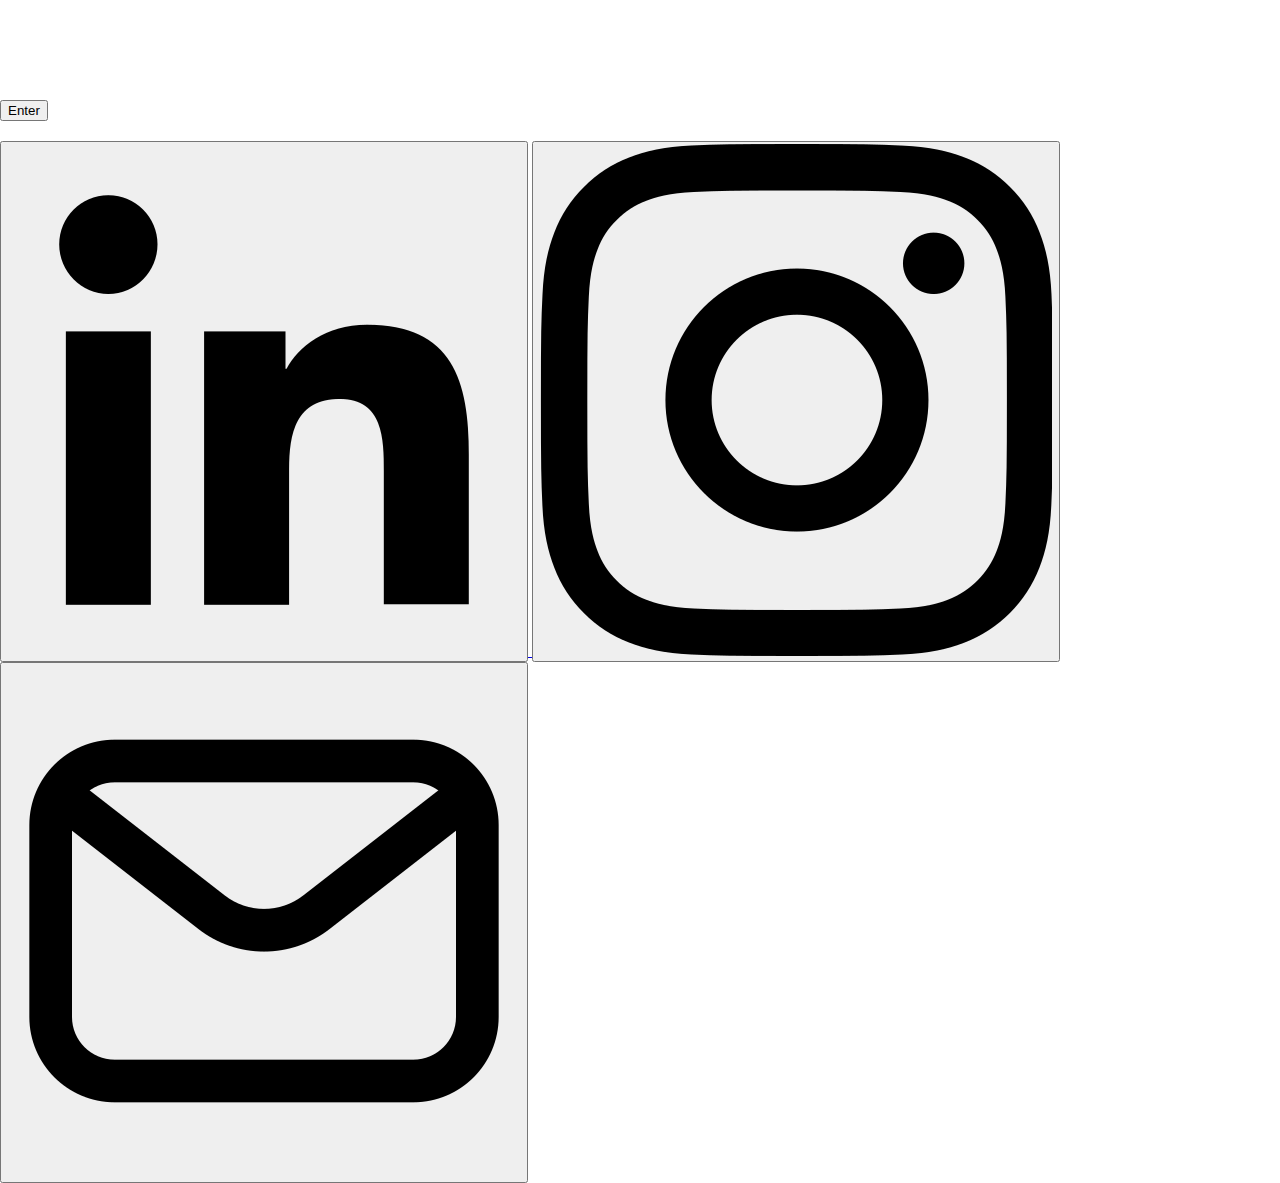
==== index.html @ e78a6beb "update" ====
<!DOCTYPE html>
<html lang="en">
<head>
    <meta charset="UTF-8">
    <meta name="viewport" content="width=device-width, initial-scale=1.0">
    <title>Kristiyan Krushkov</title>
    <link rel="stylesheet" href="style.css">
</head>
<body>
    <section class = "title-name">
        <h1>Kristiyan Krushkov</h1>
    </section>
    <section class = "enter-button">
        <button type = "button" class = "btn" href = "homepage.html" >Enter</button>
    </section>
    <section class = "links">
        <a class = "linkedin-link" href = https://www.linkedin.com/in/kristiyan-krushkov-bg-gb>
            <button type = "button" class = "linkedin icon" ><img src = "img/linkedin.png"></button>
        </a>
        <a class = "instagram-link" href = https://www.instagram.com/kishuuuuuuuuu>
            <button type = "button" class = "instagram icon"><img src = img/instagram.png></button>
        </a>
        <a class = "mail-link" href = mailto:kristiyankrushkov@gmail.com>
            <button type = "button" class = "gmail icon" ><img src = "img/mail.png"></button>
        </a>
    </section>
</body>
</html>
---- style.css ----
* {
    box-sizing: border-box;
}
body {
    margin: 0;
    padding: 0;
    font-family: Gill Sans MT;
    background-image: url("img/sarek.jpg");
    background-size: cover;
    background-position: center;
    background-repeat: no-repeat;
    display: grid;
    row-gap: 20px;
    grid-template-columns: 1fr;
    grid-template-areas: "name" "enterbtn" "links";
}
  h1 {
    color: white;
    grid-area: name;
  }

  .btn {
    grid-area: enterbtn;
  }

  .links {
    grid-area: links;
  }
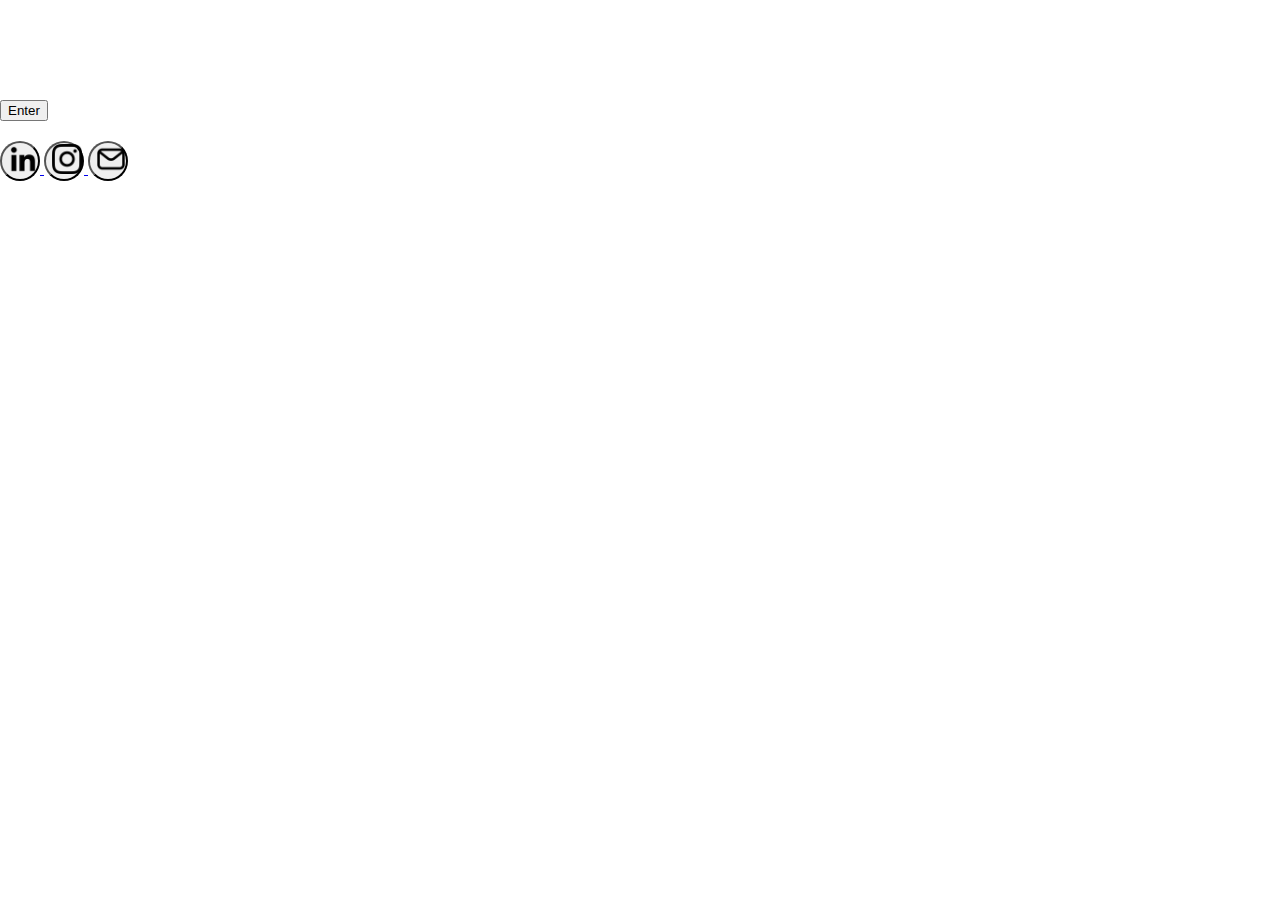
==== commit ffa748fc: "test2" ====
--- a/index.html
+++ b/index.html
@@ -15,13 +15,13 @@
     </section>
     <section class = "links">
         <a class = "linkedin-link" href = https://www.linkedin.com/in/kristiyan-krushkov-bg-gb>
-            <button type = "button" class = "linkedin icon" ><img src = "img/linkedin.png"></button>
+            <button type = "button" class = "linkedin icon" ><img class = "photo" src = "img/linkedin.png"></button>
         </a>
         <a class = "instagram-link" href = https://www.instagram.com/kishuuuuuuuuu>
-            <button type = "button" class = "instagram icon"><img src = img/instagram.png></button>
+            <button type = "button" class = "instagram icon"><img class = "photo" src = img/instagram.png></button>
         </a>
         <a class = "mail-link" href = mailto:kristiyankrushkov@gmail.com>
-            <button type = "button" class = "gmail icon" ><img src = "img/mail.png"></button>
+            <button type = "button" class = "gmail icon" ><img class = "photo" src = "img/mail.png"></button>
         </a>
     </section>
 </body>
--- a/style.css
+++ b/style.css
@@ -27,4 +27,18 @@
     grid-area: links;
   }
 
+  .icon {
+    height: 40px;
+    width: 40px;
+    border-radius: 100%;
+    position: relative;
+  }
+
+  .photo
+  {
+    height: 30px;
+    width: 30px;
+    position: relative;
+  }
+
  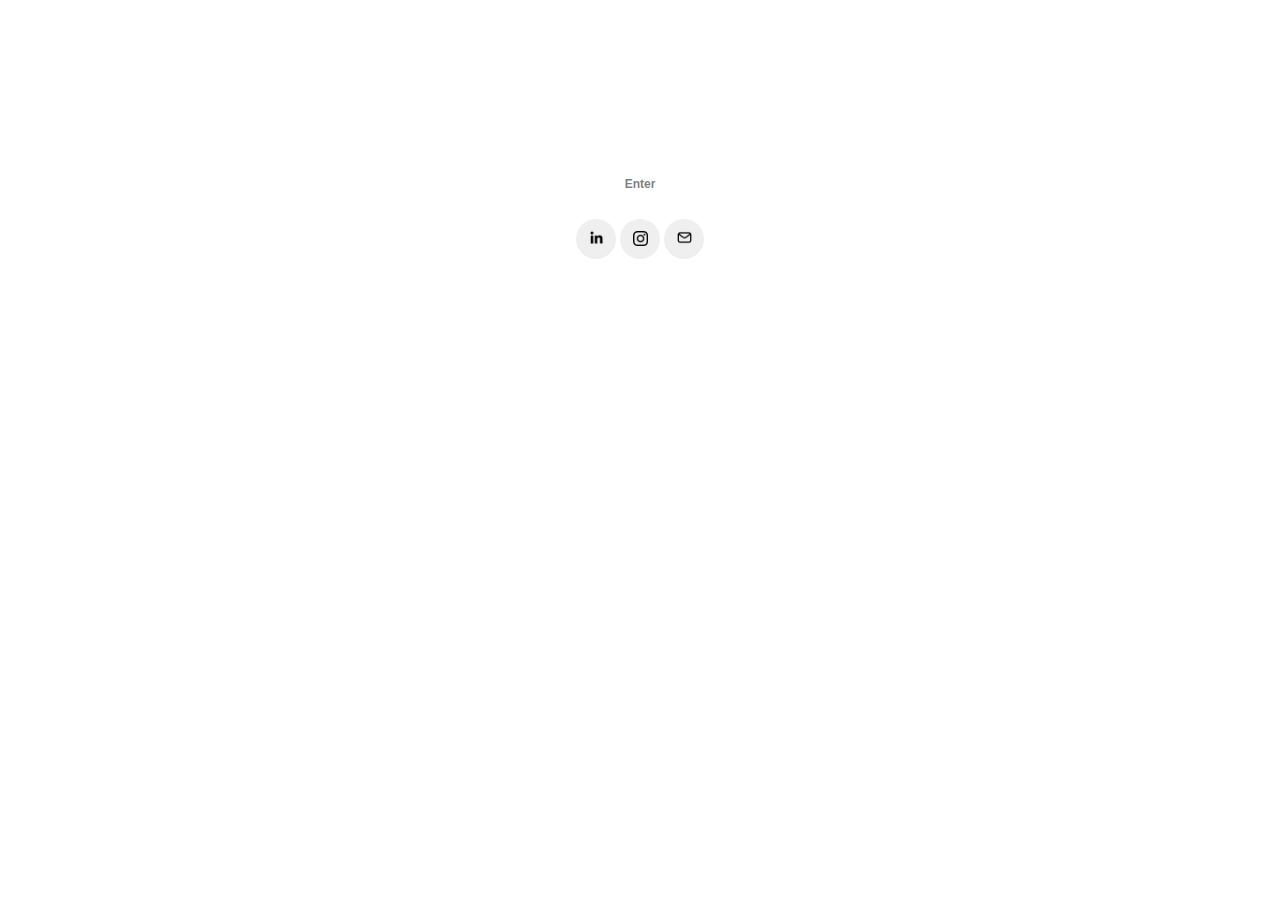
==== commit fe62dbab: "good point so far" ====
--- a/index.html
+++ b/index.html
@@ -7,22 +7,24 @@
     <link rel="stylesheet" href="style.css">
 </head>
 <body>
-    <section class = "title-name">
-        <h1>Kristiyan Krushkov</h1>
-    </section>
-    <section class = "enter-button">
-        <button type = "button" class = "btn" href = "homepage.html" >Enter</button>
-    </section>
-    <section class = "links">
-        <a class = "linkedin-link" href = https://www.linkedin.com/in/kristiyan-krushkov-bg-gb>
-            <button type = "button" class = "linkedin icon" ><img class = "photo" src = "img/linkedin.png"></button>
-        </a>
-        <a class = "instagram-link" href = https://www.instagram.com/kishuuuuuuuuu>
-            <button type = "button" class = "instagram icon"><img class = "photo" src = img/instagram.png></button>
-        </a>
-        <a class = "mail-link" href = mailto:kristiyankrushkov@gmail.com>
-            <button type = "button" class = "gmail icon" ><img class = "photo" src = "img/mail.png"></button>
-        </a>
-    </section>
+    <div class = "page-grid">
+        <section class = "title-name">
+            <h1>Kristiyan Krushkov</h1>
+        </section>
+        <section class = "enter-button">
+            <button type = "button" class = "btn" href = "homepage.html" >Enter</button>
+        </section>
+        <section class = "links">
+            <a class = "linkedin-link" href = https://www.linkedin.com/in/kristiyan-krushkov-bg-gb>
+            <button type = "button" class = "linkedin icon" ><img class = "photo linkedin" src = "img/linkedin.png"></button>
+            </a>
+            <a class = "instagram-link" href = https://www.instagram.com/kishuuuuuuuuu>
+            <button type = "button" class = "instagram icon"><img class = "photo instagram" src = img/instagram.png></button>
+            </a>
+            <a class = "mail-link" href = mailto:kristiyankrushkov@gmail.com>
+            <button type = "button" class = "gmail icon" ><img class = "photo gmail" src = "img/mail.png"></button>
+            </a>
+        </section>
+    </div>
 </body>
 </html> --- a/style.css
+++ b/style.css
@@ -1,26 +1,69 @@
 * {
     box-sizing: border-box;
 }
+
+html {
+    margin: 0;
+    padding: 0;
+    height: 100%;
+}
+
 body {
     margin: 0;
     padding: 0;
+    width: 100%;
+    height: 100%;
     font-family: Gill Sans MT;
     background-image: url("img/sarek.jpg");
-    background-size: cover;
-    background-position: center;
+    background-size:cover;
     background-repeat: no-repeat;
+    background-clip: inherit;
+    text-align: center;
+}
+
+.page-grid {
     display: grid;
     row-gap: 20px;
     grid-template-columns: 1fr;
-    grid-template-areas: "name" "enterbtn" "links";
+    grid-template-areas:
+     "name"
+     "enterbtn" 
+     "links";
+    place-items:center;
+  
 }
+
+.title-name {
+    grid-area: name;
+    padding: 0;
+    margin: 0;
+
+}
+
   h1 {
     color: white;
-    grid-area: name;
+    font-style: Franklin Gothic;
+    font-size: 60px;
+    
   }
 
   .btn {
     grid-area: enterbtn;
+    background-color: white;
+    opacity: 50%;
+    border: none;
+    border-radius: 15px;
+    width: 75px;
+    height: 30px;
+    font-weight: bold;;
+    font-size: 12px;
+  }
+
+  .btn:hover {
+    opacity: 30%;
+    width: 73px;
+    height: 28px;
+    font-size: 11px;
   }
 
   .links {
@@ -30,15 +73,31 @@
   .icon {
     height: 40px;
     width: 40px;
+    border: none;
     border-radius: 100%;
     position: relative;
   }
 
+  .icon:hover {
+    opacity: 80%
+  }
+
   .photo
   {
-    height: 30px;
-    width: 30px;
+    height: 15px;
+    width: 15px;
     position: relative;
   }
 
+  .photo.instagram {
+    top: 1px;
+  }
+
+  .photo.gmail {
+    position: center;
+  }
+
+  a {
+    text-decoration: none;
+  }
  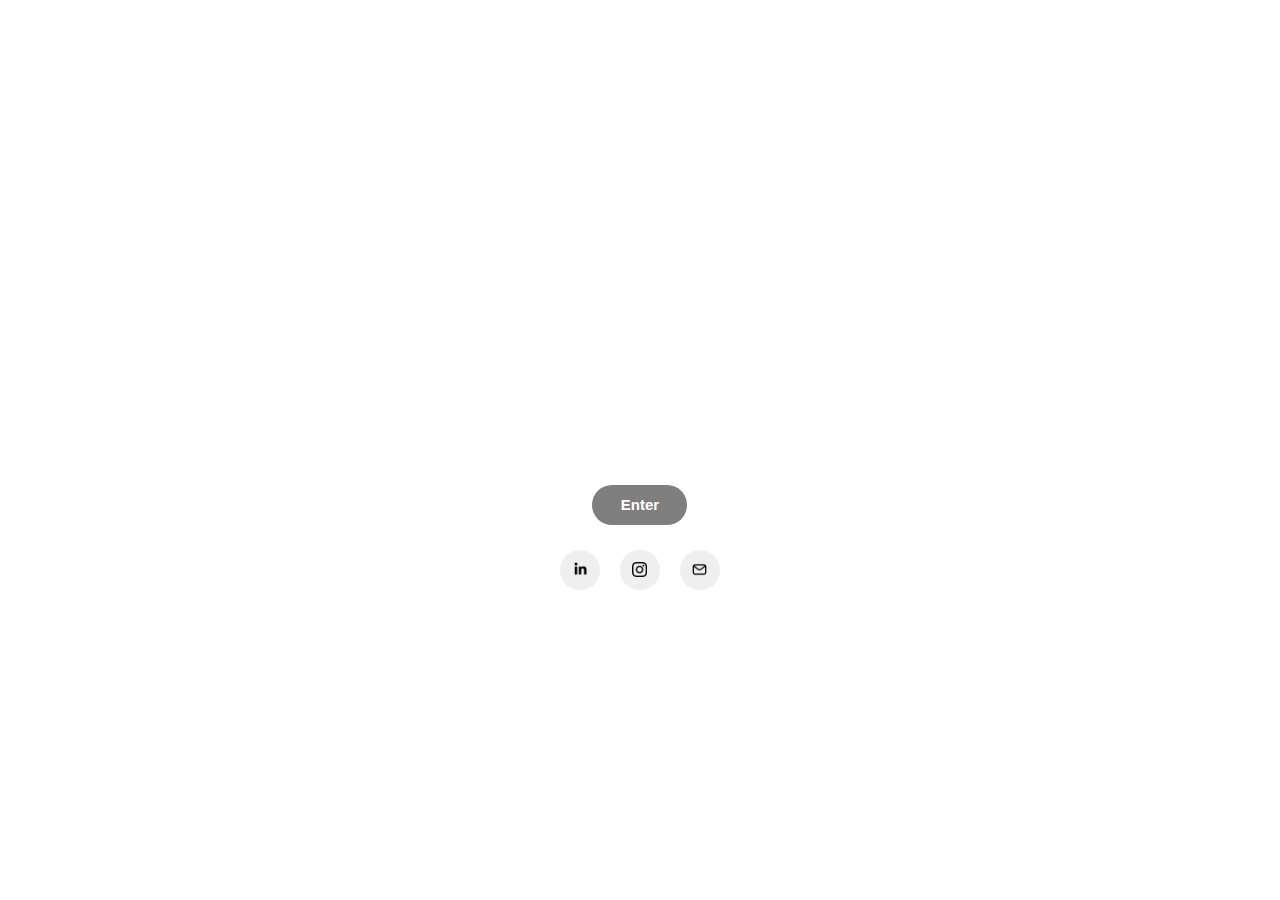
==== commit c7ea7500: "more stable" ====
--- a/index.html
+++ b/index.html
@@ -12,7 +12,9 @@
             <h1>Kristiyan Krushkov</h1>
         </section>
         <section class = "enter-button">
-            <button type = "button" class = "btn" href = "homepage.html" >Enter</button>
+            <a href = "homepage.html">
+            <button type = "button" class = "btn">Enter</button>
+            </a>
         </section>
         <section class = "links">
             <a class = "linkedin-link" href = https://www.linkedin.com/in/kristiyan-krushkov-bg-gb>
--- a/style.css
+++ b/style.css
@@ -9,6 +9,7 @@
 }
 
 body {
+    display: flex;
     margin: 0;
     padding: 0;
     width: 100%;
@@ -18,12 +19,13 @@
     background-size:cover;
     background-repeat: no-repeat;
     background-clip: inherit;
-    text-align: center;
+    justify-content: center;
+    align-items: center;
 }
 
 .page-grid {
     display: grid;
-    row-gap: 20px;
+    row-gap: 25px;
     grid-template-columns: 1fr;
     grid-template-areas:
      "name"
@@ -36,7 +38,7 @@
 .title-name {
     grid-area: name;
     padding: 0;
-    margin: 0;
+    margin: 0 ;
 
 }
 
@@ -49,21 +51,24 @@
 
   .btn {
     grid-area: enterbtn;
-    background-color: white;
-    opacity: 50%;
+    background-color: rgba(0, 0, 0, 0.5);
     border: none;
-    border-radius: 15px;
-    width: 75px;
-    height: 30px;
+    border-radius: 20px;
+    width: 95px;
+    height: 40px;
     font-weight: bold;;
-    font-size: 12px;
+    font-size: 15px;
+    transition: transform 0.2s;
+    color: white;
   }
 
   .btn:hover {
     opacity: 30%;
-    width: 73px;
-    height: 28px;
-    font-size: 11px;
+    width: 93px;
+    height: 38px;
+    font-size: 14.5px;
+    padding: 1px;
+    margin: 1px;
   }
 
   .links {
@@ -76,6 +81,7 @@
     border: none;
     border-radius: 100%;
     position: relative;
+    margin: 0 8px;
   }
 
   .icon:hover {
@@ -90,11 +96,17 @@
   }
 
   .photo.instagram {
-    top: 1px;
+    top: 1.3px;
   }
 
   .photo.gmail {
     position: center;
+    top: 1px;
+  }
+
+  .photo.linkedin {
+    left: 0.4px;
+    top: 0.7px;
   }
 
   a {
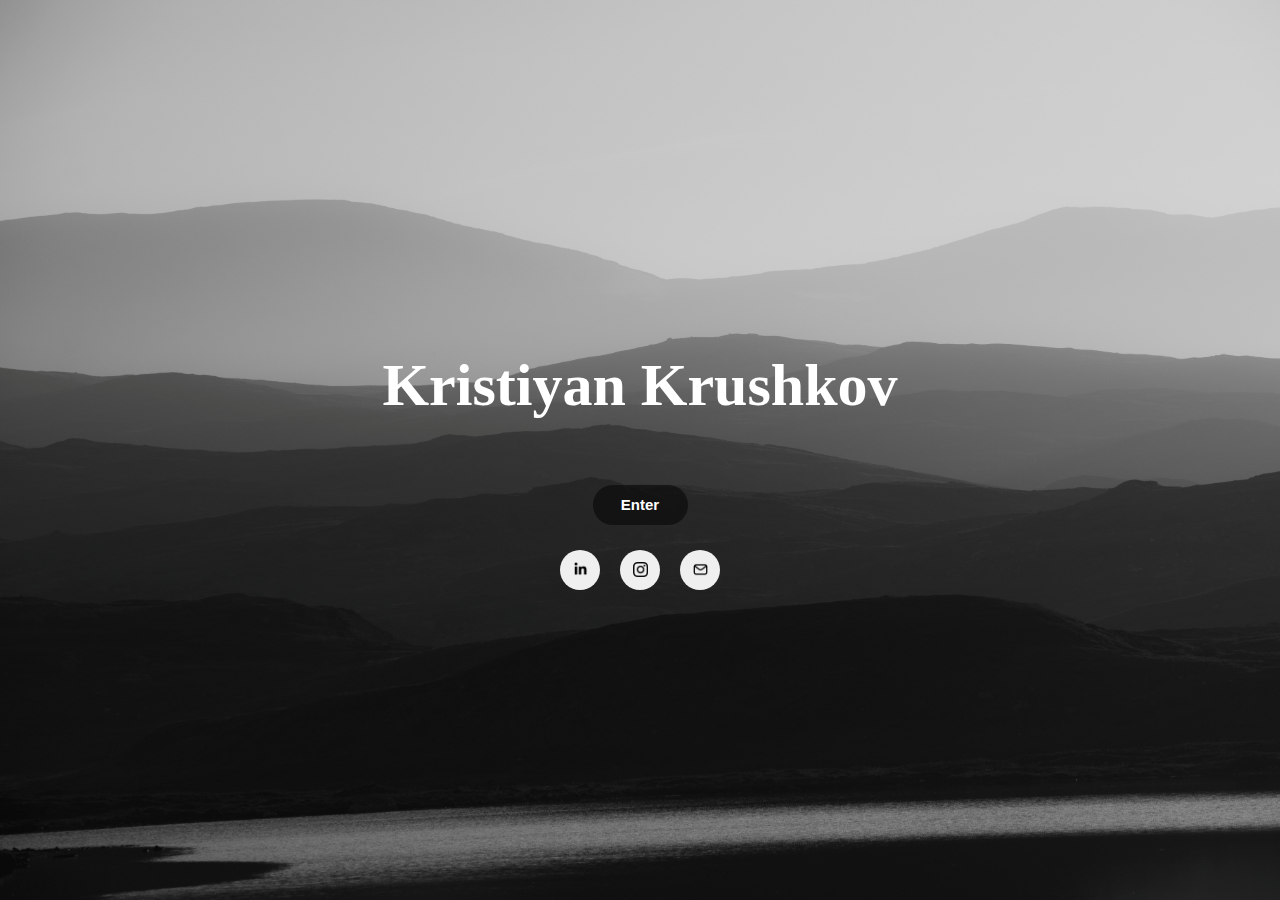
==== commit 29b28fe6: "faster loading" ====
--- a/index.html
+++ b/index.html
@@ -5,6 +5,7 @@
     <meta name="viewport" content="width=device-width, initial-scale=1.0">
     <title>Kristiyan Krushkov</title>
     <link rel="stylesheet" href="style.css">
+    <link rel="preload" as="image" href="img/sarek-wp.jpg" />
 </head>
 <body>
     <div class = "page-grid">
--- a/style.css
+++ b/style.css
@@ -15,7 +15,7 @@
     width: 100%;
     height: 100%;
     font-family: Gill Sans MT;
-    background-image: url("img/sarek.jpg");
+    background-image: url("img/sarek-wp.jpg");
     background-size:cover;
     background-repeat: no-repeat;
     background-clip: inherit;
@@ -24,6 +24,7 @@
 }
 
 .page-grid {
+    width: 100%;
     display: grid;
     row-gap: 25px;
     grid-template-columns: 1fr;
@@ -39,6 +40,8 @@
     grid-area: name;
     padding: 0;
     margin: 0 ;
+    width: 100%;
+    text-align: center;
 
 }
 
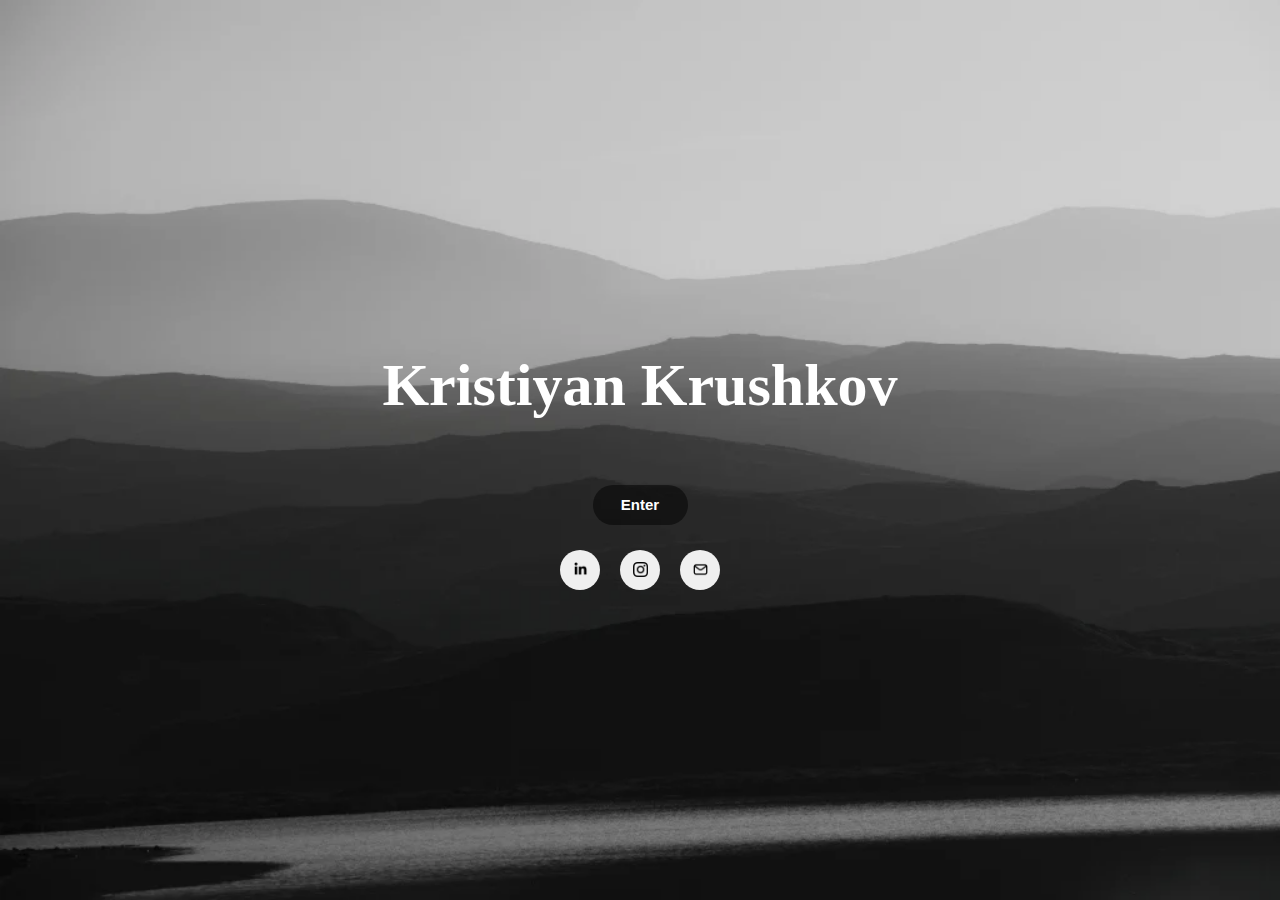
==== commit bd6a6036: "test" ====
--- a/index.html
+++ b/index.html
@@ -5,7 +5,8 @@
     <meta name="viewport" content="width=device-width, initial-scale=1.0">
     <title>Kristiyan Krushkov</title>
     <link rel="stylesheet" href="style.css">
-    <link rel="preload" as="image" href="img/sarek-wp.jpg" />
+    <link rel="preload" as="image" href="img/sarek-wp.webp">
+    <link rel="icon" type="image/x-icon" href = "img/letter-k.png">
 </head>
 <body>
     <div class = "page-grid">
--- a/style.css
+++ b/style.css
@@ -15,7 +15,7 @@
     width: 100%;
     height: 100%;
     font-family: Gill Sans MT;
-    background-image: url("img/sarek-wp.jpg");
+    background-image: url("img/sarek-wp.webp");
     background-size:cover;
     background-repeat: no-repeat;
     background-clip: inherit;
@@ -33,6 +33,8 @@
      "enterbtn" 
      "links";
     place-items:center;
+    animation: fadeIn 1s ease-out;
+    animation-fill-mode: both;
   
 }
 
@@ -115,4 +117,13 @@
   a {
     text-decoration: none;
   }
- +  @keyframes fadeIn {
+    from {
+      opacity: 0;
+      transform: translateY(20px); /* subtle slide-up */
+    }
+    to {
+      opacity: 1;
+      transform: translateY(0);
+    }
+  }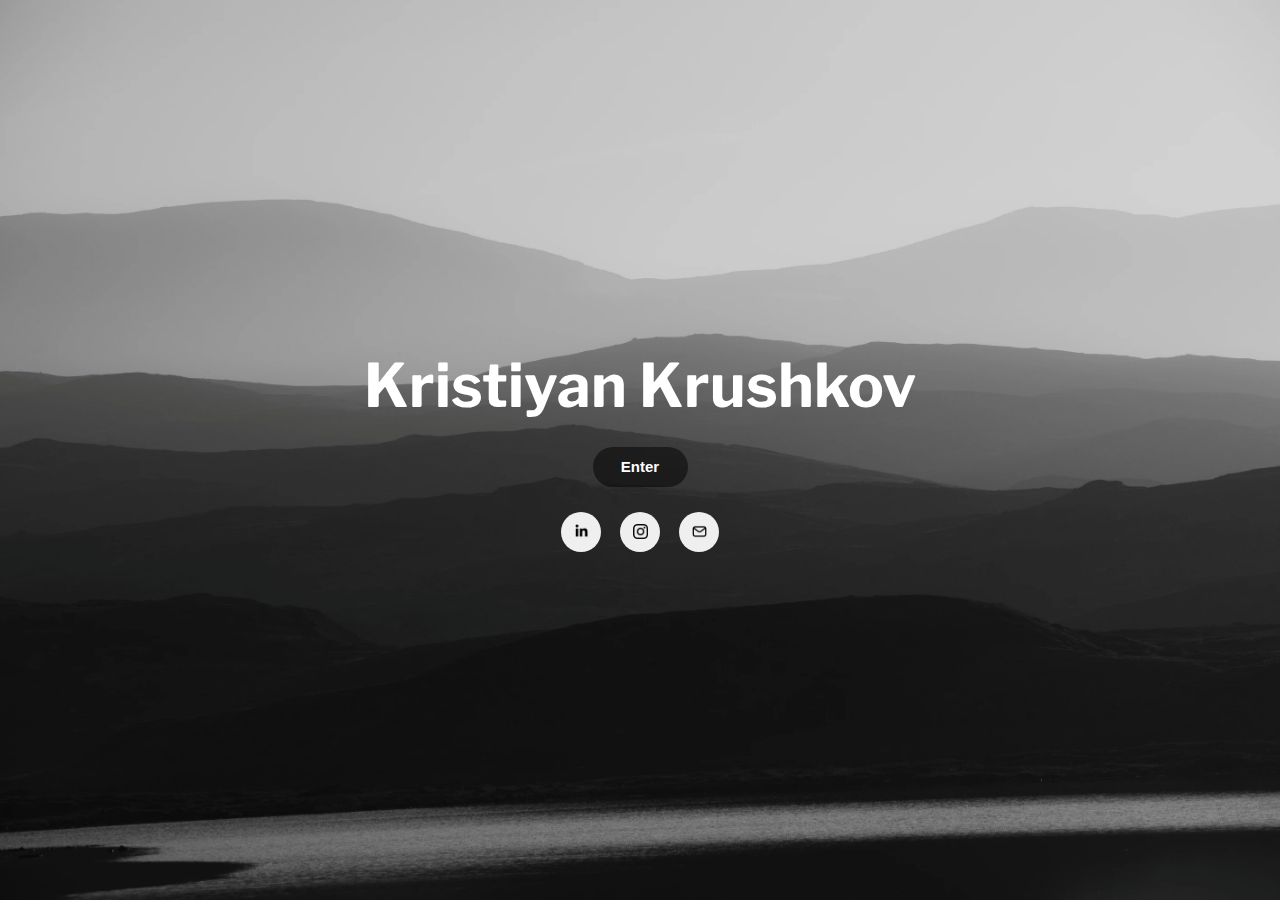
==== commit d65bc0b8: "font and icon" ====
--- a/index.html
+++ b/index.html
@@ -3,10 +3,16 @@
 <head>
     <meta charset="UTF-8">
     <meta name="viewport" content="width=device-width, initial-scale=1.0">
+  <meta name="theme-color" content="#4a4a4a">
+  <meta name="apple-mobile-web-app-capable" content="yes">
+  <meta name="apple-mobile-web-app-status-bar-style" content="black-translucent">
     <title>Kristiyan Krushkov</title>
     <link rel="stylesheet" href="style.css">
     <link rel="preload" as="image" href="img/sarek-wp.webp">
-    <link rel="icon" type="image/x-icon" href = "img/letter-k.png">
+    <link rel="icon" type="image/x-icon" href = "img/letter-k3.png">
+    <link rel="preconnect" href="https://fonts.googleapis.com">
+<link rel="preconnect" href="https://fonts.gstatic.com" crossorigin>
+<link href="https://fonts.googleapis.com/css2?family=Inter:ital,opsz,wght@0,14..32,100..900;1,14..32,100..900&family=Libre+Franklin:ital,wght@0,100..900;1,100..900&display=swap" rel="stylesheet">
 </head>
 <body>
     <div class = "page-grid">
--- a/style.css
+++ b/style.css
@@ -10,21 +10,23 @@
 
 body {
     display: flex;
+    justify-content: center;
+    align-items: center;
+    place-items: center;
+    text-align: center;
     margin: 0;
     padding: 0;
-    width: 100%;
-    height: 100%;
-    font-family: Gill Sans MT;
+    font-family: "Libre Franklin" , sans-serif;
     background-image: url("img/sarek-wp.webp");
-    background-size:cover;
-    background-repeat: no-repeat;
-    background-clip: inherit;
-    justify-content: center;
-    align-items: center;
+    background-size: cover;
+    background-repeat:no-repeat;
+    background-position: center;
+    min-height: 100%;
 }
 
 .page-grid {
     width: 100%;
+    height: 100%;
     display: grid;
     row-gap: 25px;
     grid-template-columns: 1fr;
@@ -33,9 +35,9 @@
      "enterbtn" 
      "links";
     place-items:center;
+    text-align: center;
     animation: fadeIn 1s ease-out;
     animation-fill-mode: both;
-  
 }
 
 .title-name {
@@ -49,9 +51,10 @@
 
   h1 {
     color: white;
-    font-style: Franklin Gothic;
+    font-style: "Libre Franklin", sans-serif;
     font-size: 60px;
-    
+    margin: 0;
+
   }
 
   .btn {
